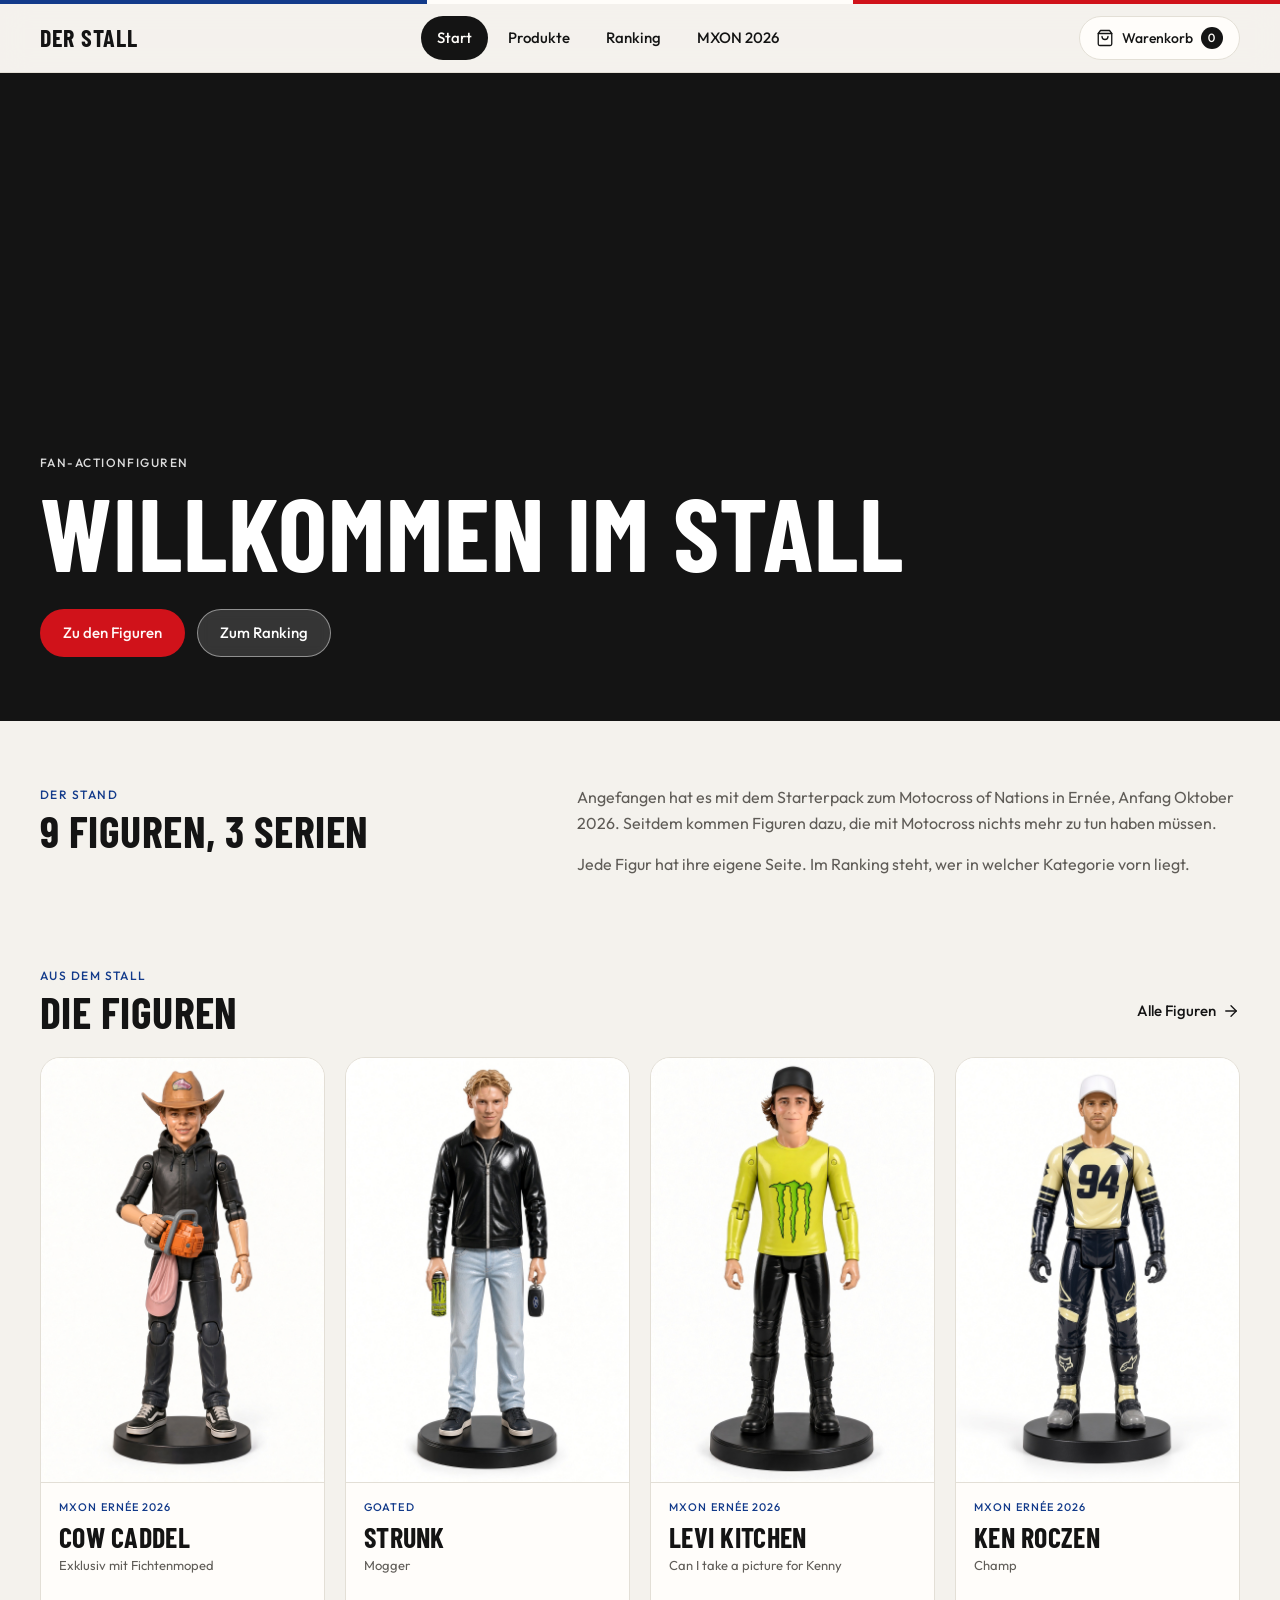
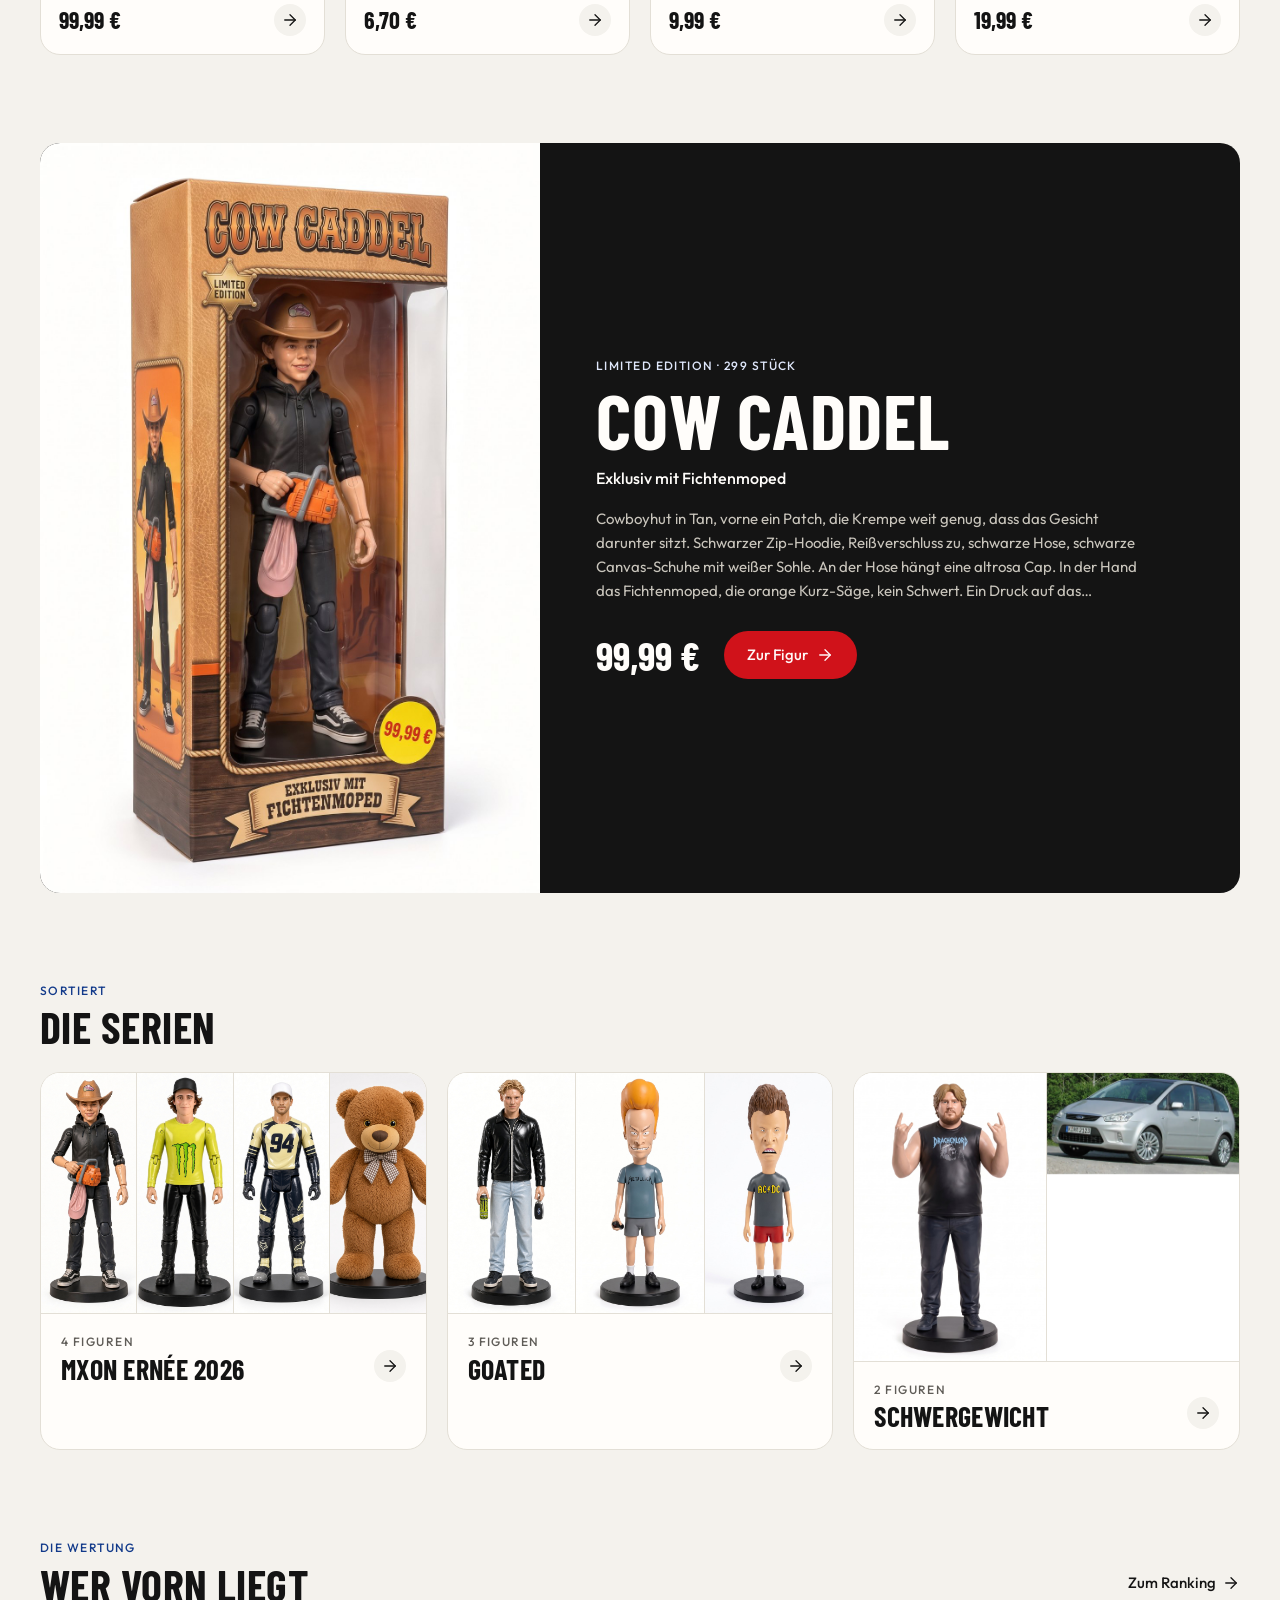
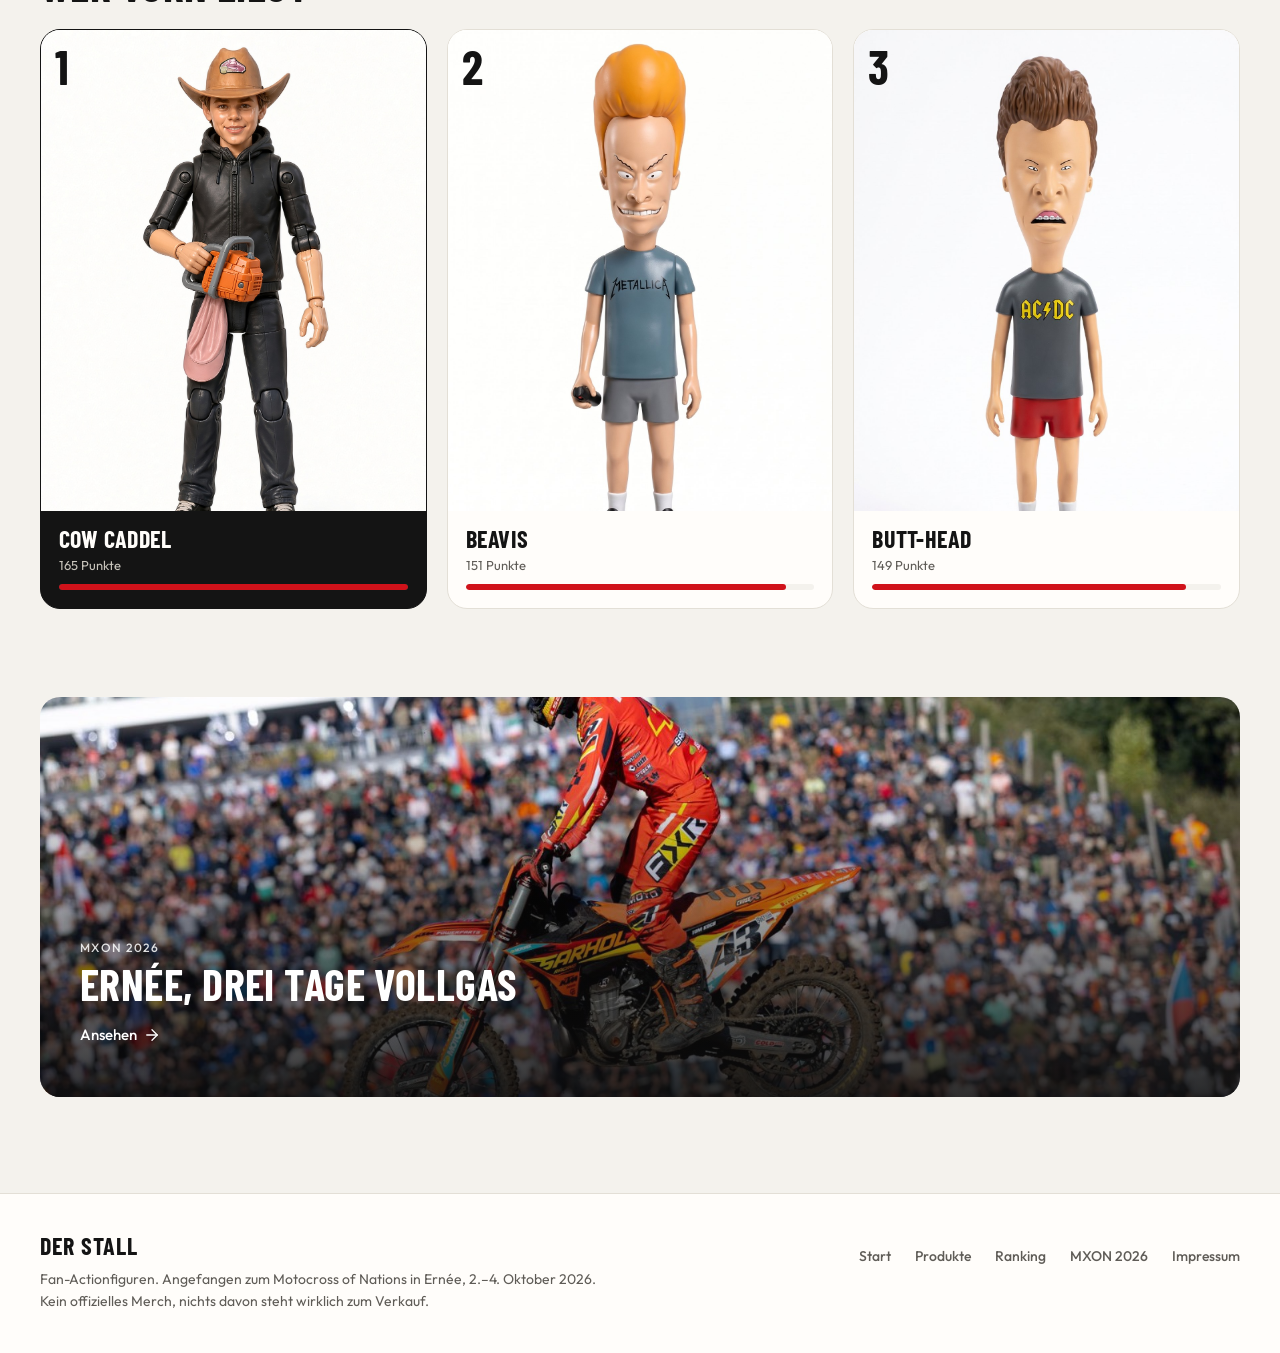
==== index.html @ 29731cb3 "MXoN 2026: Sieger Belgien Co-Authored-By: Claude Opus 5.5 <noreply@anthropic.com>" ====
<!DOCTYPE html>
<html lang="de">
<head>
  <meta charset="utf-8"/>
  <meta name="viewport" content="width=device-width, initial-scale=1"/>
  <title>Der Stall — Fan-Actionfiguren</title>
  <meta name="description" content="Der Stall: Fan-Actionfiguren in mehreren Serien, mit Ranking. Angefangen zum Motocross of Nations in Ernée."/>
  <meta name="theme-color" content="#f4f2ed"/>
  <meta property="og:title" content="Der Stall — Fan-Actionfiguren"/>
  <meta property="og:image" content="og.jpg"/>
  <link rel="icon" type="image/svg+xml" href="favicon.svg"/>
  <link rel="preconnect" href="https://fonts.googleapis.com"/>
  <link rel="preconnect" href="https://fonts.gstatic.com" crossorigin/>
  <link rel="stylesheet" href="https://fonts.googleapis.com/css2?family=Barlow+Condensed:wght@600;700&amp;family=Outfit:wght@400;500;600&amp;display=swap"/>
  <link rel="stylesheet" href="css/styles.css?v=20261007204201"/>
</head>
<body data-seite="start">
  <main>
    <!-- Das Startbild fehlt noch. Wenn es da ist: als <img class="hero__bild" src="..." alt="..."/>
         direkt unter die nächste Zeile setzen und dort "hero--leer" entfernen. -->
    <section class="hero hero--leer">
      <div class="container hero__inhalt">
        <p class="eyebrow">Fan-Actionfiguren</p>
        <h1 class="h1">Willkommen im Stall</h1>
        <div class="hero__knoepfe">
          <a class="btn btn--rot" href="produkte.html">Zu den Figuren</a>
          <a class="btn btn--glas" href="ranking.html">Zum Ranking</a>
        </div>
      </div>
    </section>

    <div class="container seite">
      <section class="intro">
        <div>
          <p class="eyebrow">Der Stand</p>
          <h2 class="h2"><span data-anzahl="figuren"></span> Figuren, <span data-anzahl="serien"></span> Serien</h2>
        </div>
        <div class="text">
          <p>Angefangen hat es mit dem Starterpack zum Motocross of Nations in Ernée, Anfang Oktober 2026. Seitdem kommen Figuren dazu, die mit Motocross nichts mehr zu tun haben müssen.</p>
          <p>Jede Figur hat ihre eigene Seite. Im Ranking steht, wer in welcher Kategorie vorn liegt.</p>
        </div>
      </section>

      <section class="abschnitt">
        <div class="abschnitt__kopf">
          <div>
            <p class="eyebrow">Aus dem Stall</p>
            <h2 class="h2">Die Figuren</h2>
          </div>
          <a class="link" href="produkte.html">Alle Figuren
            <svg class="icon" viewBox="0 0 24 24" fill="none" stroke="currentColor" stroke-width="1.75" stroke-linecap="round" stroke-linejoin="round" aria-hidden="true"><path d="M5 12h14"></path><path d="m12 5 7 7-7 7"></path></svg>
          </a>
        </div>
        <ul class="figuren-raster" data-figuren="4"></ul>
      </section>

      <section class="abschnitt" id="start-fokus"></section>

      <section class="abschnitt">
        <div class="abschnitt__kopf">
          <div>
            <p class="eyebrow">Sortiert</p>
            <h2 class="h2">Die Serien</h2>
          </div>
        </div>
        <ul class="serien" id="start-serien"></ul>
      </section>

      <section class="abschnitt">
        <div class="abschnitt__kopf">
          <div>
            <p class="eyebrow">Die Wertung</p>
            <h2 class="h2">Wer vorn liegt</h2>
          </div>
          <a class="link" href="ranking.html">Zum Ranking
            <svg class="icon" viewBox="0 0 24 24" fill="none" stroke="currentColor" stroke-width="1.75" stroke-linecap="round" stroke-linejoin="round" aria-hidden="true"><path d="M5 12h14"></path><path d="m12 5 7 7-7 7"></path></svg>
          </a>
        </div>
        <ol class="wertung wertung--3" id="start-wertung" style="margin-top:0"></ol>
      </section>

      <section class="abschnitt">
        <a class="teaser" href="wochenende.html">
          <img src="hero.jpg" alt="" loading="lazy"/>
          <div class="teaser__text">
            <p class="eyebrow">MXON 2026</p>
            <h2 class="h2">Ernée, drei Tage Vollgas</h2>
            <span class="link">Ansehen
              <svg class="icon" viewBox="0 0 24 24" fill="none" stroke="currentColor" stroke-width="1.75" stroke-linecap="round" stroke-linejoin="round" aria-hidden="true"><path d="M5 12h14"></path><path d="m12 5 7 7-7 7"></path></svg>
            </span>
          </div>
        </a>
      </section>
    </div>
  </main>
  <script src="js/daten.js?v=20261007204201"></script>
  <script src="js/app.js?v=20261007204201"></script>
  <script src="js/start.js?v=20261007204201"></script>
</body>
</html>
---- css/styles.css ----
/* ==========================================================================
   MXoN Ernée Starterpack – Stylesheet
   Aufbau: 1 Farben & Maße · 2 Grundlagen · 3 Bausteine · 4 Rahmen (Kopf, Fuß,
   Warenkorb) · 5 Seiten (Start, Figur, Ranking, Wochenende)
   ========================================================================== */

/* ---------- 1 Farben & Maße ---------- */

:root {
  --bg: #f4f2ed;
  --surface: #fffdfa;
  --ink: #141414;
  --muted: #5f5c57;
  --line: #e3dfd6;
  --red: #d0121a;
  --red-ink: #fff7f7;
  --blue: #123a8a;
  --blue-ink: #dfe7fb;

  --font: "Outfit", system-ui, -apple-system, "Segoe UI", sans-serif;
  --display: "Barlow Condensed", "Arial Narrow", sans-serif;

  --r-card: 20px;
  --r-sm: 12px;
  --gap: 20px;
  --pad: clamp(16px, 4vw, 32px);
  --max: 1200px;
  --shadow: 0 1px 2px rgba(20, 20, 20, .04), 0 12px 28px -16px rgba(20, 20, 20, .18);
  --ease: cubic-bezier(.2, .7, .2, 1);
}

/* ---------- 2 Grundlagen ---------- */

*, *::before, *::after { box-sizing: border-box; }

html { -webkit-text-size-adjust: 100%; scroll-behavior: smooth; }

body {
  margin: 0;
  min-height: 100vh;
  display: flex;
  flex-direction: column;
  background: var(--bg);
  color: var(--ink);
  font-family: var(--font);
  font-size: 1rem;
  line-height: 1.6;
  -webkit-font-smoothing: antialiased;
}

body.korb-offen { overflow: hidden; }

main { flex: 1; }

h1, h2, h3, p, ul, ol, dl, dd, figure { margin: 0; }
ul, ol { padding: 0; list-style: none; }
img { display: block; max-width: 100%; }
a { color: inherit; text-decoration: none; }
button { font: inherit; color: inherit; background: none; border: 0; padding: 0; cursor: pointer; }
[hidden] { display: none !important; }

:focus-visible { outline: 2px solid var(--blue); outline-offset: 3px; border-radius: 4px; }

@media (prefers-reduced-motion: reduce) {
  *, *::before, *::after { animation: none !important; transition: none !important; }
  html { scroll-behavior: auto; }
}

/* ---------- 3 Bausteine ---------- */

.container {
  width: 100%;
  max-width: calc(var(--max) + 2 * var(--pad));
  margin-inline: auto;
  padding-inline: var(--pad);
}

.seite { padding-block: clamp(32px, 6vw, 64px) clamp(56px, 8vw, 96px); }
.abschnitt { margin-top: clamp(48px, 7vw, 88px); }

/* Schrift */

.eyebrow {
  font-size: .75rem;
  font-weight: 500;
  letter-spacing: .12em;
  text-transform: uppercase;
  color: var(--blue);
}
.eyebrow--leise { color: var(--muted); }

.h1, .h2, .h3 {
  font-family: var(--display);
  font-weight: 700;
  text-transform: uppercase;
  letter-spacing: .01em;
  line-height: .95;
}
.h1 { font-size: clamp(3rem, 8vw, 4.75rem); margin-top: 10px; }
.h2 { font-size: clamp(2rem, 4.5vw, 2.75rem); margin-top: 6px; }
.h3 { font-size: 1.75rem; }

.lead { margin-top: 18px; max-width: 38rem; color: var(--muted); font-size: 1.0625rem; }

.text { max-width: 44rem; color: var(--muted); }
.text > * + * { margin-top: 1em; }

.abschnitt__kopf {
  display: flex;
  align-items: flex-end;
  justify-content: space-between;
  gap: 16px;
  margin-bottom: 24px;
}

.link {
  display: inline-flex;
  align-items: center;
  gap: 6px;
  min-height: 44px;
  font-size: .9375rem;
  font-weight: 500;
}
.link svg { transition: transform .2s var(--ease); }
.link:hover svg { transform: translateX(3px); }
.link--zurueck { color: var(--muted); margin-bottom: 12px; }
.link--zurueck:hover { color: var(--ink); }
.link--zurueck:hover svg { transform: translateX(-3px); }

/* Knöpfe */

.btn {
  display: inline-flex;
  align-items: center;
  justify-content: center;
  gap: 8px;
  min-height: 48px;
  padding: 0 22px;
  border: 1px solid transparent;
  border-radius: 999px;
  font-size: .9375rem;
  font-weight: 500;
  white-space: nowrap;
  transition: background-color .2s, border-color .2s, color .2s, transform .2s var(--ease);
}
.btn:active { transform: scale(.98); }
.btn--rot { background: var(--red); color: var(--red-ink); }
.btn--rot:hover { background: #b50f16; }
.btn--hell { background: var(--surface); border-color: var(--line); }
.btn--hell:hover { border-color: var(--ink); }
.btn--glas { background: rgba(255, 255, 255, .14); border-color: rgba(255, 255, 255, .45); color: #fff; backdrop-filter: blur(6px); }
.btn--glas:hover { background: rgba(255, 255, 255, .24); }
.btn--klein { min-height: 44px; padding: 0 16px; font-size: .875rem; }
.btn--rund { width: 44px; min-height: 44px; padding: 0; }
.btn--breit { flex: 1; }

.icon { width: 18px; height: 18px; flex: none; }

/* Mengenwähler */

.menge {
  display: inline-flex;
  align-items: center;
  border: 1px solid var(--line);
  border-radius: 999px;
  background: var(--surface);
}
.menge button {
  display: inline-flex;
  align-items: center;
  justify-content: center;
  width: 46px;
  height: 46px;
  border-radius: 999px;
}
.menge button:hover { background: var(--bg); }
.menge span { min-width: 28px; text-align: center; font-size: .9375rem; font-weight: 500; font-variant-numeric: tabular-nums; }
.menge--klein button { width: 34px; height: 34px; }
.menge--klein .icon { width: 14px; height: 14px; }

/* Karten */

.karte {
  background: var(--surface);
  border: 1px solid var(--line);
  border-radius: var(--r-card);
  padding: clamp(20px, 3vw, 28px);
}
.karte--dunkel { background: var(--ink); border-color: var(--ink); color: var(--surface); }
.karte--dunkel .eyebrow { color: var(--blue-ink); }

/* Figuren-Raster: bricht sauber um, unvollständige Reihen stehen mittig */

.figuren-raster {
  --spalten: 2;
  display: flex;
  flex-wrap: wrap;
  justify-content: center;
  gap: var(--gap);
}
.figuren-raster > * {
  flex: 0 0 calc((100% - (var(--spalten) - 1) * var(--gap)) / var(--spalten));
  min-width: 0;
  display: flex;
}
@media (min-width: 720px) { .figuren-raster { --spalten: 3; } }
@media (min-width: 1080px) {
  .figuren-raster { --spalten: 5; }
  .figuren-raster--4 { --spalten: 4; }
  .figuren-raster--3 { --spalten: 3; }
}
@media (max-width: 719px) { .figuren-raster { --gap: 12px; } }

.figur-karte {
  display: flex;
  flex-direction: column;
  width: 100%;
  background: var(--surface);
  border: 1px solid var(--line);
  border-radius: var(--r-card);
  overflow: hidden;
  transition: transform .3s var(--ease), box-shadow .3s var(--ease), border-color .3s;
}
.figur-karte:hover { transform: translateY(-4px); box-shadow: var(--shadow); border-color: var(--blue); }

.figur-karte__bild { position: relative; aspect-ratio: 2 / 3; overflow: hidden; background: #fff; }
.figur-karte__bild .figur-karte__zweit { position: absolute; inset: 0; opacity: 0; background: #fff; transition: opacity .25s, transform .5s var(--ease); }
.figur-karte:hover .figur-karte__zweit { opacity: 1; }
.figur-karte__bild img {
  width: 100%;
  height: 100%;
  object-fit: cover;
  transition: transform .5s var(--ease);
}
.figur-karte:hover .figur-karte__bild img:not([style*="transform"]) { transform: scale(1.04); }

.figur-karte__text {
  display: flex;
  flex-direction: column;
  flex: 1;
  padding: 16px 18px 18px;
  border-top: 1px solid var(--line);
}
.figur-karte__serie {
  margin-bottom: 6px;
  font-size: .6875rem;
  font-weight: 500;
  letter-spacing: .1em;
  text-transform: uppercase;
  color: var(--blue);
  white-space: nowrap;
  overflow: hidden;
  text-overflow: ellipsis;
}
.figur-karte__name {
  font-family: var(--display);
  font-weight: 700;
  font-size: clamp(1.375rem, 5.4vw, 1.75rem);
  line-height: 1;
  letter-spacing: .01em;
  text-transform: uppercase;
}
.figur-karte__zeile {
  margin-top: 6px;
  min-height: 2.7em;
  font-size: .8125rem;
  line-height: 1.35;
  color: var(--muted);
  display: -webkit-box;
  -webkit-line-clamp: 2;
  -webkit-box-orient: vertical;
  overflow: hidden;
}
.figur-karte__fuss {
  display: flex;
  align-items: center;
  justify-content: space-between;
  margin-top: auto;
  padding-top: 12px;
}
.figur-karte__preis { font-family: var(--display); font-weight: 700; font-size: 1.5rem; line-height: 1; }
.figur-karte__pfeil {
  display: inline-flex;
  align-items: center;
  justify-content: center;
  width: 32px;
  height: 32px;
  border-radius: 999px;
  background: var(--bg);
  transition: background-color .2s, color .2s;
}
.figur-karte:hover .figur-karte__pfeil { background: var(--ink); color: var(--surface); }

/* Filter-Knöpfe (Serien auf der Produktseite) */

.filter { display: flex; flex-wrap: wrap; gap: 8px; margin: 32px 0 24px; }
.chip {
  display: inline-flex;
  align-items: center;
  gap: 8px;
  min-height: 44px;
  padding: 0 16px;
  border: 1px solid var(--line);
  border-radius: 999px;
  background: var(--surface);
  font-size: .875rem;
  font-weight: 500;
  transition: background-color .2s, border-color .2s, color .2s;
}
.chip:hover { border-color: var(--ink); }
.chip small { font-size: .75rem; color: var(--muted); font-variant-numeric: tabular-nums; }
.chip[aria-pressed="true"] { background: var(--ink); border-color: var(--ink); color: var(--surface); }
.chip[aria-pressed="true"] small { color: #c9c5bc; }

/* Großes Bild im Text */

.bild {
  margin-top: 40px;
  overflow: hidden;
  border: 1px solid var(--line);
  border-radius: var(--r-card);
  background: var(--ink);
}
.bild img { width: 100%; aspect-ratio: 16 / 9; object-fit: cover; object-position: center 40%; }

/* Eingebettetes Video */

.video {
  aspect-ratio: 16 / 9;
  margin-top: 24px;
  overflow: hidden;
  background: var(--ink);
  border: 1px solid var(--line);
  border-radius: var(--r-card);
}
.video iframe { display: block; width: 100%; height: 100%; border: 0; }
.video__hinweis {
  display: flex;
  flex-direction: column;
  justify-content: center;
  height: 100%;
  padding: clamp(20px, 5vw, 48px);
  color: var(--surface);
}
.video__hinweis strong { font-family: var(--display); font-size: 1.75rem; line-height: 1; text-transform: uppercase; }
.video__hinweis p { margin-top: 12px; max-width: 34rem; color: #c9c5bc; font-size: .9375rem; }

/* Kacheln mit Überschrift und Text */

.kacheln { display: grid; gap: var(--gap); grid-template-columns: repeat(auto-fit, minmax(240px, 1fr)); }
.kacheln .h3 { margin-top: 6px; }
.kacheln p:not(.eyebrow) { margin-top: 12px; color: var(--muted); font-size: .9375rem; }

/* Fakten-Kacheln */

.fakten { display: grid; gap: var(--gap); grid-template-columns: repeat(auto-fit, minmax(240px, 1fr)); }
.fakten dt { font-size: .75rem; font-weight: 500; letter-spacing: .12em; text-transform: uppercase; color: var(--muted); }
.fakten dd { margin-top: 8px; font-family: var(--display); font-weight: 700; font-size: 1.75rem; line-height: 1; text-transform: uppercase; letter-spacing: .01em; }

/* ---------- 4 Rahmen ---------- */

.streifen { display: flex; height: 4px; }
.streifen span { flex: 1; }
.streifen span:nth-child(1) { background: var(--blue); }
.streifen span:nth-child(2) { background: var(--surface); }
.streifen span:nth-child(3) { background: var(--red); }

.kopf {
  position: sticky;
  top: 0;
  z-index: 20;
  background: rgba(244, 242, 237, .86);
  border-bottom: 1px solid var(--line);
  backdrop-filter: blur(14px);
  -webkit-backdrop-filter: blur(14px);
}
.kopf__innen { display: flex; align-items: center; justify-content: space-between; gap: 12px; min-height: 68px; }
.kopf__rechts { display: flex; align-items: center; gap: 8px; }

.marke {
  font-family: var(--display);
  font-weight: 700;
  font-size: 1.5rem;
  line-height: 1;
  letter-spacing: .03em;
  text-transform: uppercase;
}

.menu { display: none; align-items: center; gap: 4px; }
.menu a {
  display: inline-flex;
  align-items: center;
  min-height: 44px;
  padding: 0 16px;
  border-radius: 999px;
  font-size: .9375rem;
  font-weight: 500;
  transition: background-color .2s, color .2s;
}
.menu a:hover { background: rgba(20, 20, 20, .06); }
.menu a[aria-current="page"] { background: var(--ink); color: var(--surface); }

.korb-zahl {
  min-width: 22px;
  padding: 0 6px;
  border-radius: 999px;
  background: var(--ink);
  color: var(--surface);
  font-size: .75rem;
  line-height: 22px;
  text-align: center;
  font-variant-numeric: tabular-nums;
}
.korb-knopf__wort { display: none; }

.menu-mobil { border-top: 1px solid var(--line); background: var(--surface); padding-block: 12px; }
.menu-mobil ul { display: grid; gap: 6px; }
.menu-mobil a {
  display: flex;
  align-items: center;
  min-height: 48px;
  padding: 0 16px;
  border-radius: var(--r-sm);
  background: var(--bg);
  font-weight: 500;
}
.menu-mobil a[aria-current="page"] { background: var(--ink); color: var(--surface); }

@media (min-width: 560px) { .korb-knopf__wort { display: inline; } }
@media (min-width: 820px) {
  .menu { display: flex; }
  .menu-knopf, .menu-mobil { display: none !important; }
}

.fuss { border-top: 1px solid var(--line); background: var(--surface); }
.fuss__innen {
  display: flex;
  flex-wrap: wrap;
  align-items: flex-start;
  justify-content: space-between;
  gap: 24px 48px;
  padding-block: 40px;
  font-size: .875rem;
  color: var(--muted);
}
.fuss .marke { color: var(--ink); display: inline-block; margin-bottom: 10px; }
.fuss nav { display: flex; flex-wrap: wrap; gap: 4px 24px; }
.fuss nav a { display: inline-flex; align-items: center; min-height: 44px; font-weight: 500; }
.fuss nav a:hover { color: var(--ink); }

/* Warenkorb */

.korb { position: fixed; inset: 0; z-index: 50; visibility: hidden; transition: visibility 0s .3s; }
.korb.offen { visibility: visible; transition-delay: 0s; }
.korb__schleier {
  position: absolute;
  inset: 0;
  width: 100%;
  background: rgba(20, 20, 20, .45);
  opacity: 0;
  transition: opacity .3s;
  cursor: default;
}
.korb.offen .korb__schleier { opacity: 1; }
.korb__blatt {
  position: absolute;
  top: 0;
  right: 0;
  display: flex;
  flex-direction: column;
  width: min(100%, 420px);
  height: 100%;
  padding: 20px 24px 24px;
  background: var(--surface);
  box-shadow: -24px 0 48px -24px rgba(20, 20, 20, .3);
  transform: translateX(100%);
  transition: transform .3s var(--ease);
}
.korb.offen .korb__blatt { transform: none; }
.korb__kopf { display: flex; align-items: center; justify-content: space-between; }
.korb__leer { margin-top: 32px; color: var(--muted); font-size: .9375rem; }
.korb__liste { flex: 1; margin-top: 12px; overflow-y: auto; }
.korb__zeile { display: flex; gap: 16px; padding-block: 18px; border-bottom: 1px solid var(--line); }
.korb__zeile img { width: 72px; height: 96px; flex: none; border: 1px solid var(--line); border-radius: var(--r-sm); object-fit: cover; object-position: top; background: #fff; }
.korb__daten { flex: 1; min-width: 0; }
.korb__name { font-weight: 500; }
.korb__name:hover { text-decoration: underline; }
.korb__sku { font-size: .8125rem; color: var(--muted); }
.korb__steuer { display: flex; align-items: center; justify-content: space-between; gap: 12px; margin-top: 10px; }
.korb__weg { font-size: .8125rem; color: var(--muted); text-decoration: underline; min-height: 34px; }
.korb__weg:hover { color: var(--ink); }
.korb__summe { display: flex; align-items: baseline; justify-content: space-between; padding-top: 20px; }
.korb__summe span:first-child { font-size: .875rem; color: var(--muted); }
.korb__summe span:last-child { font-family: var(--display); font-weight: 700; font-size: 2rem; line-height: 1; }
.korb__zur-kasse { margin-top: 16px; }
.korb__kasse { margin-top: 32px; }
.korb__kasse p { margin-top: 14px; color: var(--muted); font-size: .9375rem; }
.korb__kasse p.eyebrow { margin-top: 0; color: var(--blue); font-size: .75rem; }
.korb__kasse .btn { margin-top: 24px; }
.korb__leeren { align-self: center; margin-top: 12px; min-height: 44px; font-size: .875rem; color: var(--muted); text-decoration: underline; }
.korb__leeren:hover { color: var(--ink); }

/* ---------- 5 Seiten ---------- */

/* Start */

.hero { position: relative; display: flex; align-items: flex-end; min-height: clamp(440px, 72vh, 720px); color: #fff; overflow: hidden; }
.hero--leer { background: var(--ink); }
.hero--leer::after { display: none; }
.hero__bild { position: absolute; inset: 0; width: 100%; height: 100%; object-fit: cover; object-position: center 40%; }
.hero::after {
  content: "";
  position: absolute;
  inset: 0;
  background: linear-gradient(to top, rgba(12, 12, 12, .82) 0%, rgba(12, 12, 12, .35) 45%, rgba(12, 12, 12, 0) 75%);
}
.hero__inhalt { position: relative; z-index: 1; padding-block: clamp(32px, 6vw, 64px); }
.hero .eyebrow { color: #fff; opacity: .85; }
.hero .h1 { font-size: clamp(3.25rem, 10vw, 6.5rem); }
.hero__knoepfe { display: flex; flex-wrap: wrap; gap: 12px; margin-top: 28px; }

.intro { display: grid; gap: 32px 64px; align-items: start; }
@media (min-width: 900px) { .intro { grid-template-columns: 5fr 7fr; } }

/* Start: Figur im Fokus */

.fokus {
  display: grid;
  overflow: hidden;
  background: var(--ink);
  color: var(--surface);
  border-radius: var(--r-card);
  transition: transform .3s var(--ease), box-shadow .3s var(--ease);
}
.fokus:hover { transform: translateY(-4px); box-shadow: var(--shadow); }
.fokus__bild { aspect-ratio: 4 / 3; overflow: hidden; }
.fokus__bild img { width: 100%; height: 100%; object-fit: cover; object-position: center 30%; transition: transform .5s var(--ease); }
.fokus:hover .fokus__bild img { transform: scale(1.03); }
.fokus__text { display: flex; flex-direction: column; justify-content: center; padding: clamp(24px, 5vw, 56px); }
.fokus .eyebrow { color: var(--blue-ink); }
.fokus .h1 { margin-top: 8px; }
.fokus__zeile { margin-top: 10px; font-weight: 500; }
.fokus__beschreibung {
  margin-top: 16px;
  max-width: 34rem;
  color: #c9c5bc;
  font-size: .9375rem;
  display: -webkit-box;
  -webkit-line-clamp: 4;
  -webkit-box-orient: vertical;
  overflow: hidden;
}
.fokus__fuss { display: flex; flex-wrap: wrap; align-items: center; gap: 16px 24px; margin-top: 28px; }
.fokus__preis { font-family: var(--display); font-weight: 700; font-size: 2.5rem; line-height: 1; }
@media (min-width: 900px) {
  .fokus { grid-template-columns: 5fr 7fr; }
  .fokus__bild { aspect-ratio: auto; min-height: 460px; }
}

/* Start: Serien */

.serien { display: grid; gap: var(--gap); grid-template-columns: repeat(auto-fit, minmax(260px, 1fr)); }
.serie {
  display: flex;
  flex-direction: column;
  height: 100%;
  overflow: hidden;
  background: var(--surface);
  border: 1px solid var(--line);
  border-radius: var(--r-card);
  transition: transform .3s var(--ease), box-shadow .3s var(--ease), border-color .3s;
}
.serie:hover { transform: translateY(-4px); box-shadow: var(--shadow); border-color: #d2cdc1; }
.serie:hover .figur-karte__pfeil { background: var(--ink); color: var(--surface); }
.serie__bilder { display: flex; gap: 1px; aspect-ratio: 16 / 10; background: var(--line); }
.serie__bilder div { flex: 1; min-width: 0; overflow: hidden; background: #fff; }
.serie__bilder img { width: 100%; height: 100%; object-fit: cover; object-position: top; }
.serie__text { display: flex; align-items: flex-end; justify-content: space-between; gap: 12px; padding: 18px 20px 20px; border-top: 1px solid var(--line); }
.serie__text .h3 { margin-top: 4px; }

/* Start: Hinweis auf die MXON-Seite */

.teaser {
  position: relative;
  display: flex;
  align-items: flex-end;
  min-height: clamp(240px, 34vw, 400px);
  overflow: hidden;
  border-radius: var(--r-card);
  color: #fff;
}
.teaser img { position: absolute; inset: 0; width: 100%; height: 100%; object-fit: cover; object-position: center 40%; transition: transform .6s var(--ease); }
.teaser:hover img { transform: scale(1.03); }
.teaser::after { content: ""; position: absolute; inset: 0; background: linear-gradient(to top, rgba(12, 12, 12, .85) 0%, rgba(12, 12, 12, .3) 55%, rgba(12, 12, 12, 0) 85%); }
.teaser__text { position: relative; z-index: 1; padding: clamp(20px, 4vw, 40px); }
.teaser .eyebrow { color: #fff; opacity: .85; }
.teaser .link { margin-top: 8px; }

/* Figur */

.figur { display: grid; gap: 32px; align-items: start; }
@media (min-width: 900px) { .figur { grid-template-columns: minmax(0, 540px) minmax(0, 1fr); gap: 64px; } }

.galerie { display: flex; flex-direction: column; gap: 12px; }
.galerie__bild {
  position: relative;
  aspect-ratio: 2 / 3;
  overflow: hidden;
  background: #fff;
  border: 1px solid var(--line);
  border-radius: var(--r-card);
}
.galerie__bild img { width: 100%; height: 100%; object-fit: cover; }
.galerie__auswahl { display: flex; gap: 10px; }
.galerie__wahl { width: 76px; text-align: center; font-size: .6875rem; color: var(--muted); }
.galerie__wahl img {
  width: 100%;
  aspect-ratio: 2 / 3;
  object-fit: cover;
  background: #fff;
  border-radius: var(--r-sm);
  outline: 1px solid var(--line);
  outline-offset: -1px;
  margin-bottom: 4px;
  transition: outline-color .2s;
}
.galerie__wahl:hover img { outline-color: var(--muted); }
.galerie__wahl[aria-pressed="true"] { color: var(--ink); font-weight: 500; }
.galerie__wahl[aria-pressed="true"] img { outline: 2px solid var(--ink); outline-offset: -2px; }
@media (min-width: 900px) {
  .galerie { flex-direction: row-reverse; }
  .galerie__bild { flex: 1; }
  .galerie__auswahl { flex-direction: column; }
}

.soundknopf {
  position: absolute;
  width: 56px;
  height: 56px;
  transform: translate(-50%, -50%);
  border-radius: 50%;
}
.soundknopf::after {
  content: "";
  position: absolute;
  inset: 8px;
  border-radius: 50%;
  border: 2px solid rgba(255, 255, 255, .9);
  animation: puls 2s ease-out infinite;
}
@keyframes puls {
  from { transform: scale(.7); opacity: 1; }
  to { transform: scale(1.5); opacity: 0; }
}

.figur__zeile { margin-top: 10px; color: var(--muted); }
.figur__preis {
  display: flex;
  align-items: center;
  justify-content: space-between;
  gap: 16px;
  margin-top: 28px;
  padding-block: 20px;
  border-block: 1px solid var(--line);
}
.figur__preis strong { display: block; font-family: var(--display); font-weight: 700; font-size: 2.75rem; line-height: 1; }
.figur__preis small { display: block; margin-top: 6px; font-size: .8125rem; color: var(--muted); }
.marke-edition { padding: 6px 14px; border-radius: 999px; background: var(--blue); color: #fff; font-size: .75rem; font-weight: 500; white-space: nowrap; }
.figur__kauf { display: flex; align-items: center; gap: 12px; margin-top: 24px; }
.figur__hinweis { margin-top: 16px; font-size: .875rem; color: var(--muted); }

.eckdaten { display: grid; grid-template-columns: repeat(3, 1fr); gap: 12px; margin-top: 24px; }
.eckdaten li { padding: 14px 16px; border: 1px solid var(--line); border-radius: 16px; background: var(--surface); }
.eckdaten strong { display: block; font-family: var(--display); font-weight: 700; font-size: 1.5rem; line-height: 1; }
.eckdaten span { display: block; margin-top: 4px; font-size: .75rem; color: var(--muted); }

.figur-details { display: grid; gap: var(--gap); align-items: start; }
@media (min-width: 900px) { .figur-details { grid-template-columns: 5fr 7fr; } }

.karte__kopf { display: flex; align-items: flex-start; justify-content: space-between; gap: 12px; }

.reiter { display: inline-flex; padding: 4px; border-radius: 999px; background: var(--bg); }
.reiter button { min-height: 36px; padding: 0 14px; border-radius: 999px; font-size: .8125rem; font-weight: 500; color: var(--muted); }
.reiter button[aria-selected="true"] { background: var(--ink); color: var(--surface); }

.werte { display: grid; gap: 16px; margin-top: 24px; }
.werte__kopf { display: flex; justify-content: space-between; margin-bottom: 6px; font-size: .875rem; }
.werte__kopf span:last-child { color: var(--muted); font-variant-numeric: tabular-nums; }
.balken { height: 6px; border-radius: 999px; background: var(--bg); overflow: hidden; }
.balken span { display: block; height: 100%; border-radius: inherit; background: var(--red); }

.steckbrief { margin-top: 16px; }
.steckbrief div { display: flex; align-items: baseline; justify-content: space-between; gap: 16px; padding-block: 9px; font-size: .875rem; border-bottom: 1px solid var(--line); }
.steckbrief div:last-child { border-bottom: 0; }
.steckbrief dt { color: var(--muted); }
.steckbrief dd { text-align: right; font-weight: 500; }

.box-liste { display: grid; gap: 14px 24px; margin-top: 24px; }
@media (min-width: 560px) { .box-liste { grid-template-columns: 1fr 1fr; } }
.box-liste li { display: flex; gap: 12px; align-items: baseline; font-size: .9375rem; line-height: 1.4; }
.box-liste b { font-family: var(--display); font-size: 1.25rem; color: #ff4b52; font-variant-numeric: tabular-nums; }
.box-hinweis { margin-top: 28px; max-width: 34rem; font-size: .875rem; color: var(--blue-ink); opacity: .85; }

/* Ranking */

.wertung { display: grid; gap: 12px; margin-top: 40px; }
.platz {
  position: relative;
  display: grid;
  grid-template-columns: 36px 56px 1fr;
  align-items: center;
  gap: 14px;
  padding: 12px 16px 12px 12px;
  background: var(--surface);
  border: 1px solid var(--line);
  border-radius: var(--r-card);
  transition: transform .3s var(--ease), box-shadow .3s var(--ease);
}
.platz:hover { transform: translateY(-3px); box-shadow: var(--shadow); }
.platz__nr { font-family: var(--display); font-weight: 700; font-size: 2.25rem; line-height: 1; text-align: center; }
.platz__bild { aspect-ratio: 3 / 4; overflow: hidden; border-radius: var(--r-sm); background: #fff; border: 1px solid var(--line); }
.platz__bild img { width: 100%; height: 100%; object-fit: cover; object-position: top; }
.platz__name { font-family: var(--display); font-weight: 700; font-size: 1.5rem; line-height: 1; text-transform: uppercase; letter-spacing: .01em; }
.platz__punkte { margin: 4px 0 8px; font-size: .8125rem; color: var(--muted); }
.platz--erster { background: var(--ink); border-color: var(--ink); color: var(--surface); }
.platz--erster .platz__punkte { color: #c9c5bc; }
.platz--erster .platz__bild { border-color: transparent; }
.platz--erster .balken { background: rgba(255, 255, 255, .16); }

@media (min-width: 900px) {
  .wertung { grid-template-columns: repeat(var(--rang-spalten, 5), minmax(0, 1fr)); gap: var(--gap); }
  .platz { display: flex; flex-direction: column; align-items: stretch; gap: 0; padding: 0; overflow: hidden; }
  .platz__nr { position: absolute; top: 12px; left: 14px; z-index: 1; font-size: 3rem; color: var(--ink); }
  .platz__bild { aspect-ratio: 4 / 5; border: 0; border-radius: 0; }
  .platz__text { padding: 16px 18px 18px; }
}
@media (min-width: 900px) { .wertung--3 { grid-template-columns: repeat(3, minmax(0, 1fr)); } }

.kategorien { display: grid; gap: var(--gap); }
@media (min-width: 900px) { .kategorien { grid-template-columns: 1fr 1fr; } }
.kategorie { display: flex; flex-direction: column; }
.kategorie__notiz { margin-top: 4px; font-size: .8125rem; color: var(--muted); }
.kategorie__text { margin: 14px 0 20px; font-size: .9375rem; line-height: 1.55; }
.rang-liste { display: grid; grid-template-columns: repeat(var(--rang-spalten, 5), minmax(0, 1fr)); gap: 10px; margin-top: auto; }
.rang { display: block; font-size: .75rem; font-weight: 500; line-height: 1.25; text-align: center; }
.rang__bild { position: relative; aspect-ratio: 3 / 4; margin-bottom: 6px; overflow: hidden; border-radius: var(--r-sm); background: #fff; border: 1px solid var(--line); transition: border-color .2s; }
.rang:hover .rang__bild { border-color: var(--ink); }
.rang__bild img { width: 100%; height: 100%; object-fit: cover; object-position: top; }
.rang__nr {
  position: absolute;
  top: 5px;
  left: 5px;
  min-width: 22px;
  height: 22px;
  border-radius: 999px;
  background: var(--ink);
  color: var(--surface);
  font-family: var(--display);
  font-weight: 700;
  font-size: .9375rem;
  line-height: 22px;
}
.rang-liste li:first-child .rang__nr { background: var(--red); }
@media (max-width: 480px) { .rang { font-size: .6875rem; } .rang-liste { gap: 6px; } }
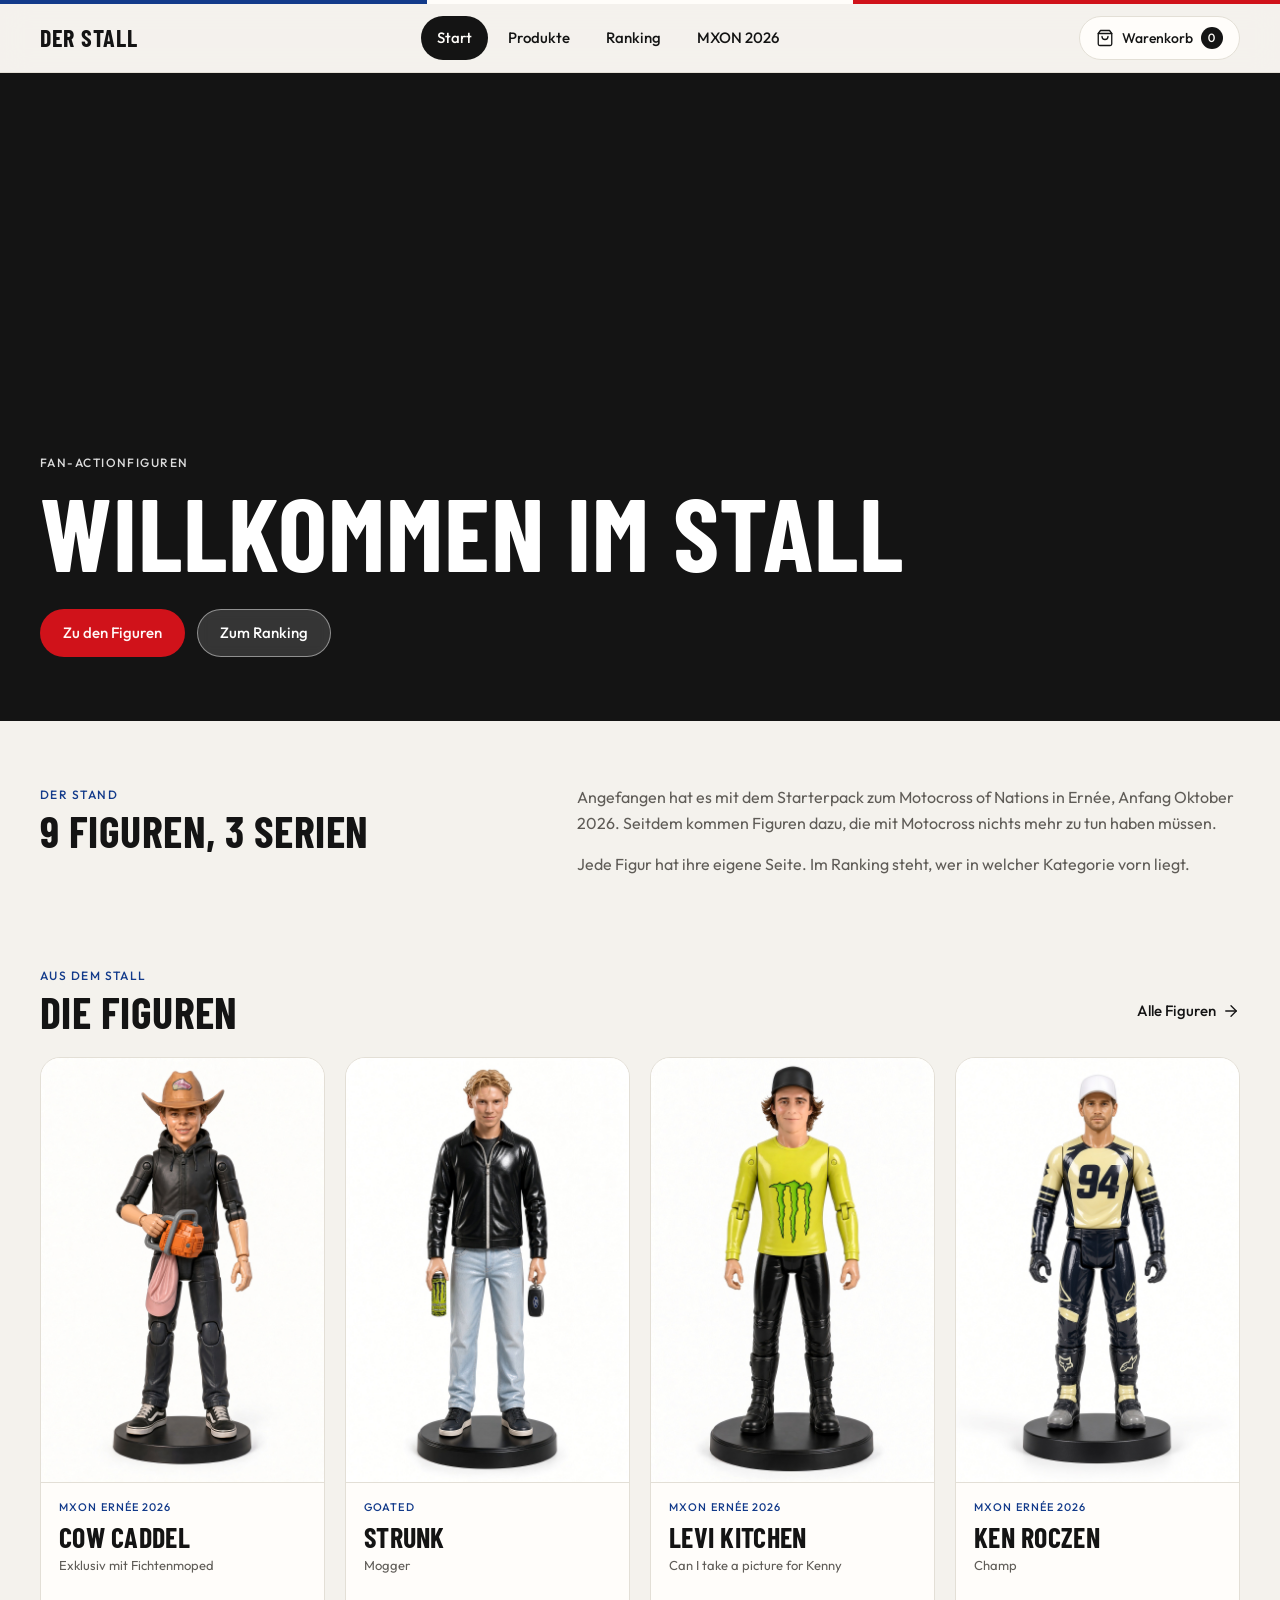
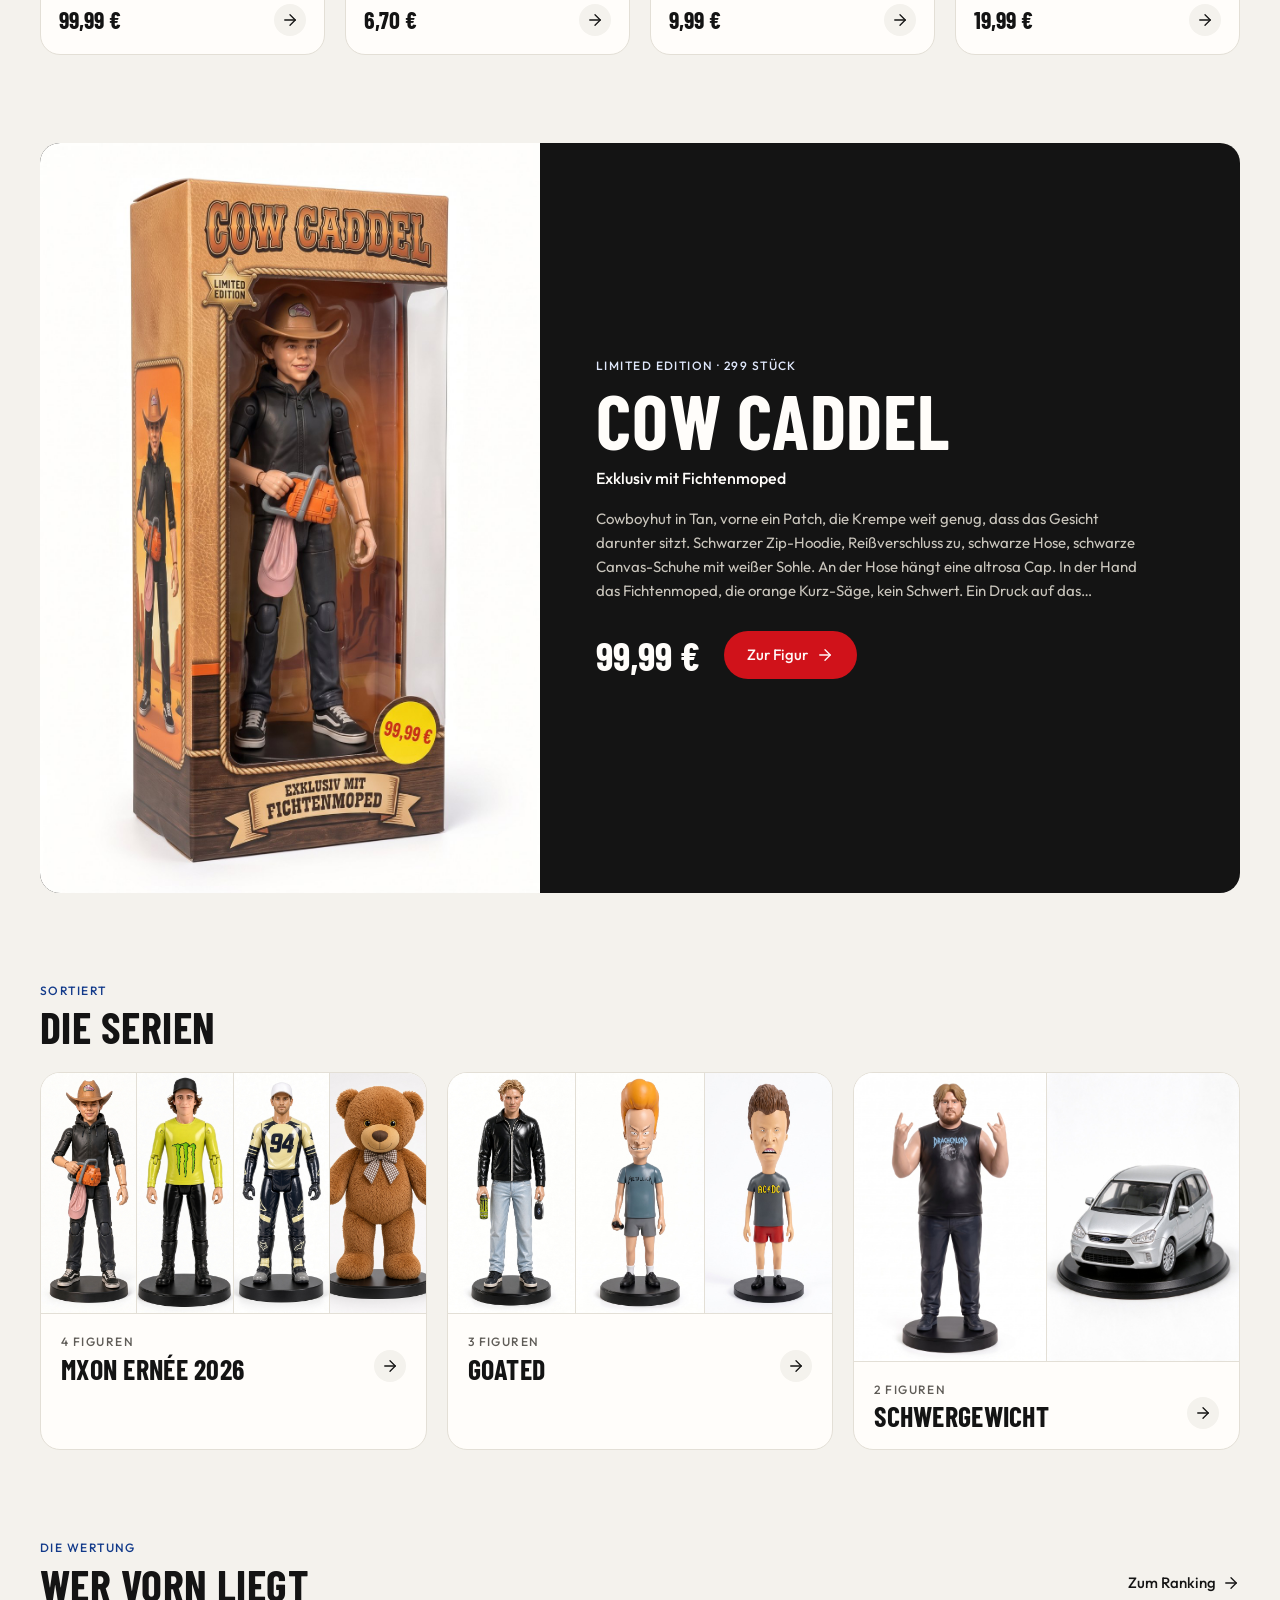
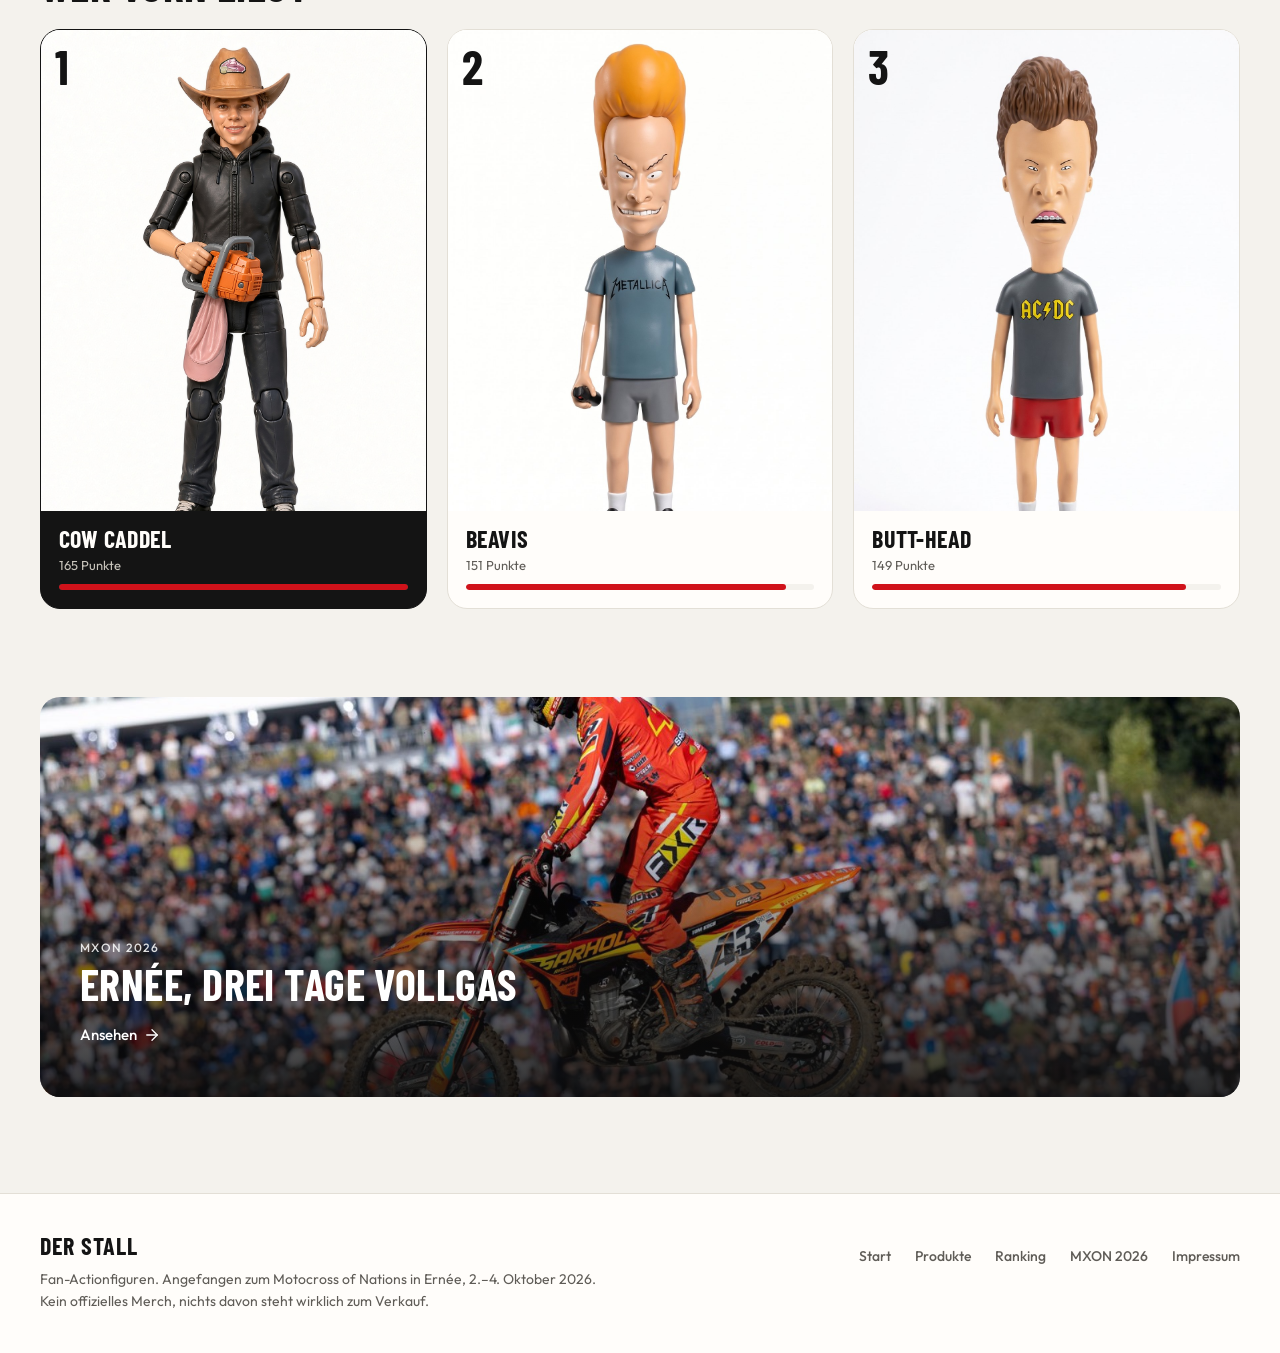
==== commit 9643574b: "W-Mobil als fertiges Modellauto mit drei Bildern und Texten Co-Authored-By: Claude Opus 5.5 <noreply" ====
--- a/index.html
+++ b/index.html
@@ -12,7 +12,7 @@
   <link rel="preconnect" href="https://fonts.googleapis.com"/>
   <link rel="preconnect" href="https://fonts.gstatic.com" crossorigin/>
   <link rel="stylesheet" href="https://fonts.googleapis.com/css2?family=Barlow+Condensed:wght@600;700&amp;family=Outfit:wght@400;500;600&amp;display=swap"/>
-  <link rel="stylesheet" href="css/styles.css?v=20261007204201"/>
+  <link rel="stylesheet" href="css/styles.css?v=20261010172953"/>
 </head>
 <body data-seite="start">
   <main>
@@ -93,8 +93,8 @@
       </section>
     </div>
   </main>
-  <script src="js/daten.js?v=20261007204201"></script>
-  <script src="js/app.js?v=20261007204201"></script>
-  <script src="js/start.js?v=20261007204201"></script>
+  <script src="js/daten.js?v=20261010172953"></script>
+  <script src="js/app.js?v=20261010172953"></script>
+  <script src="js/start.js?v=20261010172953"></script>
 </body>
 </html>
--- a/css/styles.css
+++ b/css/styles.css
@@ -667,6 +667,8 @@
 .figur__preis small { display: block; margin-top: 6px; font-size: .8125rem; color: var(--muted); }
 .marke-edition { padding: 6px 14px; border-radius: 999px; background: var(--blue); color: #fff; font-size: .75rem; font-weight: 500; white-space: nowrap; }
 .figur__kauf { display: flex; align-items: center; gap: 12px; margin-top: 24px; }
+.figur__video { margin-top: 48px; width: 200px; height: 200px; overflow: hidden; border: 1px solid var(--line); border-radius: var(--r-sm); background: var(--ink); }
+.figur__video iframe { display: block; width: 100%; height: 100%; border: 0; }
 .figur__hinweis { margin-top: 16px; font-size: .875rem; color: var(--muted); }
 
 .eckdaten { display: grid; grid-template-columns: repeat(3, 1fr); gap: 12px; margin-top: 24px; }
